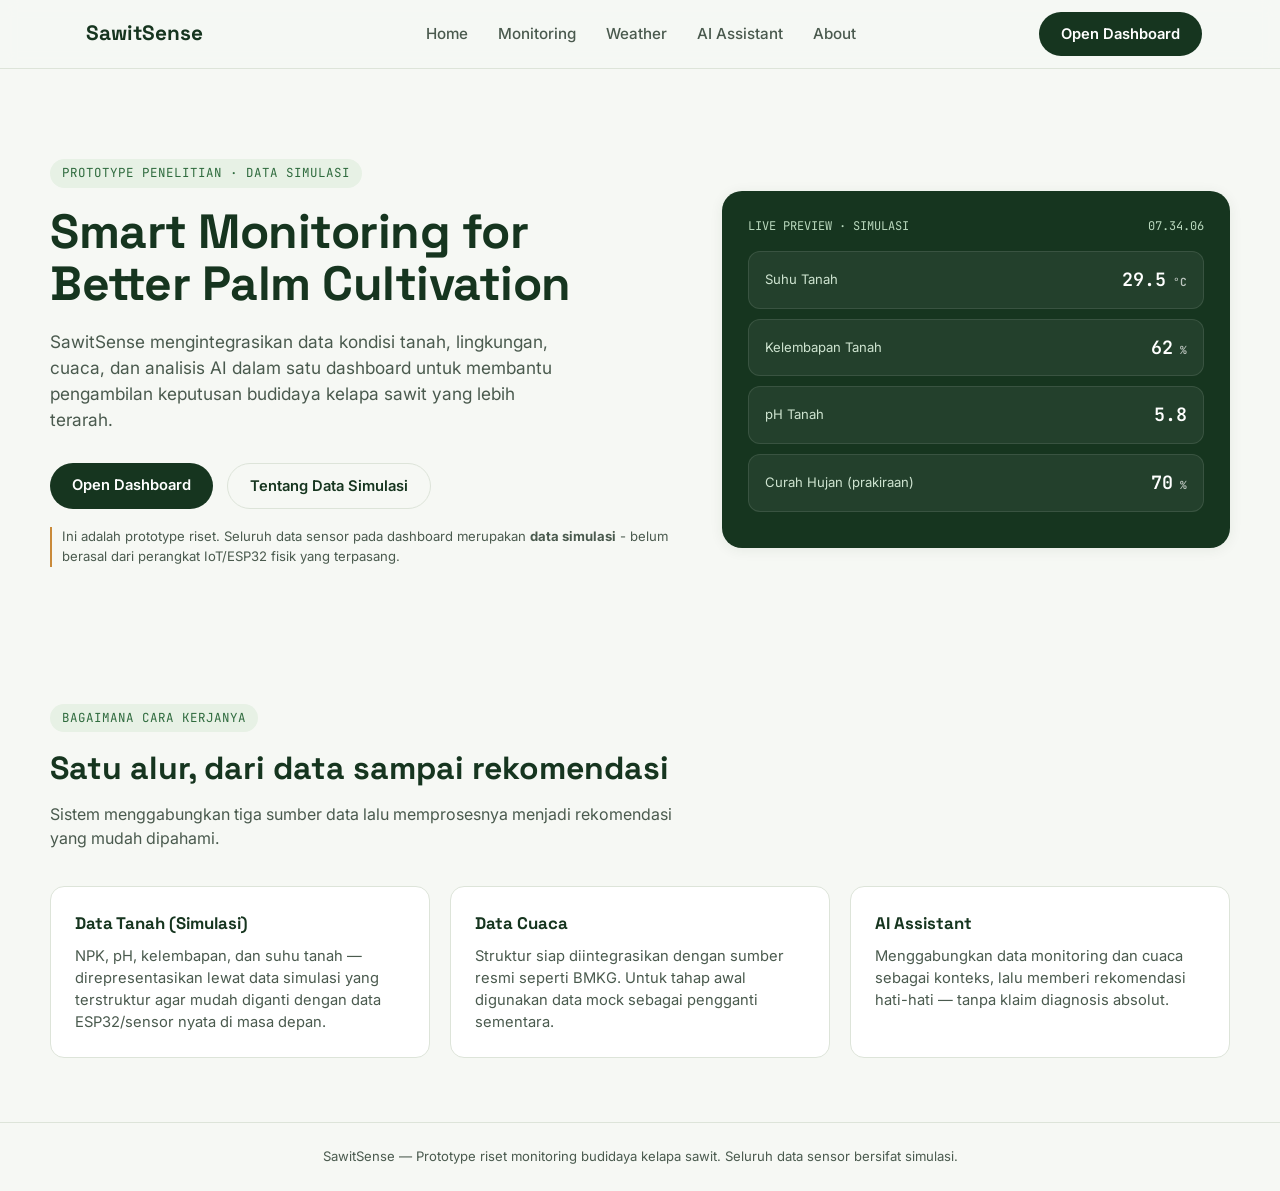
==== index.html @ ee02bc1d "Add files via upload" ====
<!DOCTYPE html>
<html lang="id">
<head>
<meta charset="UTF-8">
<meta name="viewport" content="width=device-width, initial-scale=1.0">
<title>SawitSense — Smart Sensing for Better Palm Cultivation</title>
<link rel="stylesheet" href="style.css">
</head>
<body>

<nav class="navbar">
  <div class="container">
    <div class="logo"><span class="leaf"></span> SawitSense</div>
    <ul class="nav-links">
      <li><a href="index.html">Home</a></li>
      <li><a href="dashboard.html#monitoring">Monitoring</a></li>
      <li><a href="dashboard.html#weather">Weather</a></li>
      <li><a href="dashboard.html#assistant">AI Assistant</a></li>
      <li><a href="#about">About</a></li>
    </ul>
    <a href="dashboard.html" class="btn btn-primary">Open Dashboard</a>
  </div>
</nav>

<div class="frond-divider"></div>

<header class="hero container">
  <div>
    <span class="eyebrow">Prototype Penelitian · Data Simulasi</span>
    <h1>Smart Monitoring for Better Palm Cultivation</h1>
    <p class="lead">
      SawitSense mengintegrasikan data kondisi tanah, lingkungan, cuaca, dan analisis AI
      dalam satu dashboard untuk membantu pengambilan keputusan budidaya kelapa sawit
      yang lebih terarah.
    </p>
    <div class="hero-cta">
      <a href="dashboard.html" class="btn btn-primary">Open Dashboard</a>
      <a href="#tentang-simulasi" class="btn btn-ghost">Tentang Data Simulasi</a>
    </div>
    <p class="disclaimer-note">
      Ini adalah prototype riset. Seluruh data sensor pada dashboard merupakan
      <strong>data simulasi</strong> - belum berasal dari perangkat IoT/ESP32 fisik yang terpasang.
    </p>
  </div>

  <div class="hero-visual">
    <div class="visual-header">
      <span>LIVE PREVIEW · SIMULASI</span>
      <span id="clock">--:--:--</span>
    </div>
    <div class="mini-card">
      <span class="label">Suhu Tanah</span>
      <span class="value">29.5<small> °C</small></span>
    </div>
    <div class="mini-card">
      <span class="label">Kelembapan Tanah</span>
      <span class="value">62<small> %</small></span>
    </div>
    <div class="mini-card">
      <span class="label">pH Tanah</span>
      <span class="value">5.8</span>
    </div>
    <div class="mini-card">
      <span class="label">Curah Hujan (prakiraan)</span>
      <span class="value">70<small> %</small></span>
    </div>
  </div>
</header>

<div class="frond-divider"></div>

<section class="section container" id="tentang-simulasi">
  <div class="section-head">
    <span class="eyebrow">Bagaimana cara kerjanya</span>
    <h2>Satu alur, dari data sampai rekomendasi</h2>
    <p>Sistem menggabungkan tiga sumber data lalu memprosesnya menjadi rekomendasi yang mudah dipahami.</p>
  </div>
  <div class="feature-grid">
    <div class="feature-card">
      <h3>Data Tanah (Simulasi)</h3>
      <p>NPK, pH, kelembapan, dan suhu tanah — direpresentasikan lewat data simulasi yang terstruktur agar mudah diganti dengan data ESP32/sensor nyata di masa depan.</p>
    </div>
    <div class="feature-card">
      <h3>Data Cuaca</h3>
      <p>Struktur siap diintegrasikan dengan sumber resmi seperti BMKG. Untuk tahap awal digunakan data mock sebagai pengganti sementara.</p>
    </div>
    <div class="feature-card">
      <h3>AI Assistant</h3>
      <p>Menggabungkan data monitoring dan cuaca sebagai konteks, lalu memberi rekomendasi hati-hati — tanpa klaim diagnosis absolut.</p>
    </div>
  </div>
</section>

<div class="frond-divider"></div>

<footer id="about">
  <div class="container">
    SawitSense — Prototype riset monitoring budidaya kelapa sawit. Seluruh data sensor bersifat simulasi.
  </div>
</footer>

<script src="script.js"></script>
<script>
  function tick(){
    document.getElementById('clock').textContent = new Date().toLocaleTimeString('id-ID');
  }
  tick(); setInterval(tick, 1000);
</script>
</body>
</html>
---- style.css ----
/* ==========================================================================
   SawitSense — Design Tokens
   Palet: hijau sawit tua, hijau daun, aksen tanah/amber untuk peringatan
   Tipografi: Space Grotesk (display), Inter (body), JetBrains Mono (data)
   Signature: "frond divider" — motif pelepah kelapa sawit sebagai pemisah
   ========================================================================== */

@import url('https://fonts.googleapis.com/css2?family=Space+Grotesk:wght@500;600;700&family=Inter:wght@400;500;600&family=JetBrains+Mono:wght@500;600&display=swap');

:root {
  --palm-deep: #16351f;
  --palm-mid: #2f6b3e;
  --palm-bright: #4c9a5c;
  --soil-amber: #c98a3a;
  --warn: #d97706;
  --critical: #c0392b;
  --paper: #f6f8f4;
  --paper-2: #ffffff;
  --line: #dde4d9;
  --ink: #16241a;
  --ink-soft: #4a5a4e;

  --font-display: 'Space Grotesk', sans-serif;
  --font-body: 'Inter', sans-serif;
  --font-mono: 'JetBrains Mono', monospace;

  --radius: 14px;
  --shadow: 0 2px 14px rgba(22, 53, 31, 0.07);
}

* { box-sizing: border-box; }

body {
  margin: 0;
  background: var(--paper);
  color: var(--ink);
  font-family: var(--font-body);
  line-height: 1.5;
}

h1, h2, h3, .display {
  font-family: var(--font-display);
  color: var(--palm-deep);
  margin: 0;
}

a { color: inherit; text-decoration: none; }

.container {
  max-width: 1180px;
  margin: 0 auto;
  padding: 0 28px;
}

/* ---------- Navbar ---------- */
.navbar {
  position: sticky;
  top: 0;
  z-index: 20;
  background: rgba(246, 248, 244, 0.9);
  backdrop-filter: blur(8px);
  border-bottom: 1px solid var(--line);
}
.navbar .container {
  display: flex;
  align-items: center;
  justify-content: space-between;
  height: 68px;
}
.logo {
  font-family: var(--font-display);
  font-weight: 700;
  font-size: 1.3rem;
  color: var(--palm-deep);
  display: flex;
  align-items: center;
  gap: 8px;
}
.logo .leaf { color: var(--palm-bright); font-size: 1.1rem; }
.nav-links {
  display: flex;
  gap: 30px;
  list-style: none;
  font-size: 0.95rem;
  font-weight: 500;
  color: var(--ink-soft);
}
.nav-links a:hover { color: var(--palm-mid); }
.btn {
  display: inline-block;
  font-family: var(--font-body);
  font-weight: 600;
  font-size: 0.92rem;
  padding: 11px 22px;
  border-radius: 999px;
  border: none;
  cursor: pointer;
  transition: transform .15s ease, box-shadow .15s ease;
}
.btn-primary { background: var(--palm-deep); color: #fff; }
.btn-primary:hover { transform: translateY(-1px); box-shadow: 0 6px 18px rgba(22,53,31,.25); }
.btn-ghost { background: transparent; color: var(--palm-deep); border: 1.5px solid var(--line); }
.btn-ghost:hover { border-color: var(--palm-mid); }

/* ---------- Hero ---------- */
.hero {
  padding: 90px 0 60px;
  display: grid;
  grid-template-columns: 1.1fr 0.9fr;
  gap: 50px;
  align-items: center;
}
.eyebrow {
  font-family: var(--font-mono);
  font-size: 0.78rem;
  letter-spacing: .08em;
  text-transform: uppercase;
  color: var(--palm-mid);
  background: #e7f1e5;
  display: inline-block;
  padding: 5px 12px;
  border-radius: 999px;
  margin-bottom: 18px;
}
.hero h1 {
  font-size: 3rem;
  line-height: 1.08;
  letter-spacing: -0.01em;
}
.hero p.lead {
  margin-top: 20px;
  font-size: 1.08rem;
  color: var(--ink-soft);
  max-width: 46ch;
}
.hero-cta { margin-top: 30px; display: flex; gap: 14px; }
.disclaimer-note {
  margin-top: 18px;
  font-size: 0.82rem;
  color: var(--ink-soft);
  border-left: 2px solid var(--soil-amber);
  padding-left: 10px;
}

.hero-visual {
  background: var(--palm-deep);
  border-radius: 20px;
  padding: 26px;
  color: #fff;
  box-shadow: var(--shadow);
}
.hero-visual .visual-header {
  display: flex;
  justify-content: space-between;
  font-family: var(--font-mono);
  font-size: 0.75rem;
  color: #b9d8bd;
  margin-bottom: 16px;
}
.mini-card {
  background: rgba(255,255,255,0.06);
  border: 1px solid rgba(255,255,255,0.1);
  border-radius: 12px;
  padding: 14px 16px;
  margin-bottom: 10px;
  display: flex;
  justify-content: space-between;
  align-items: center;
}
.mini-card .label { font-size: 0.82rem; color: #cfe4d1; }
.mini-card .value { font-family: var(--font-mono); font-weight: 600; font-size: 1.15rem; }
.mini-card .value small { font-size: 0.7rem; opacity: .7; }

/* ---------- Sections ---------- */
.section { padding: 64px 0; }
.section-head { max-width: 640px; margin-bottom: 36px; }
.section-head .eyebrow { margin-bottom: 12px; }
.section-head h2 { font-size: 2rem; }
.section-head p { color: var(--ink-soft); margin-top: 10px; }

.feature-grid {
  display: grid;
  grid-template-columns: repeat(3, 1fr);
  gap: 20px;
}
.feature-card {
  background: var(--paper-2);
  border: 1px solid var(--line);
  border-radius: var(--radius);
  padding: 24px;
}
.feature-card .icon { font-size: 1.4rem; margin-bottom: 12px; }
.feature-card h3 { font-size: 1.05rem; margin-bottom: 8px; }
.feature-card p { color: var(--ink-soft); font-size: 0.92rem; margin: 0; }

/* ---------- Dashboard layout ---------- */
.dash-shell { display: grid; grid-template-columns: 220px 1fr; min-height: calc(100vh - 68px); }
.sidebar {
  border-right: 1px solid var(--line);
  padding: 26px 18px;
  background: var(--paper-2);
}
.sidebar h4 {
  font-family: var(--font-mono);
  font-size: 0.72rem;
  letter-spacing: .06em;
  color: var(--ink-soft);
  text-transform: uppercase;
  margin: 18px 0 8px 6px;
}
.side-link {
  display: flex;
  align-items: center;
  gap: 10px;
  padding: 9px 10px;
  border-radius: 8px;
  font-size: 0.9rem;
  color: var(--ink-soft);
  font-weight: 500;
}
.side-link.active, .side-link:hover { background: #e7f1e5; color: var(--palm-deep); }
.sim-badge {
  margin-top: 20px;
  font-family: var(--font-mono);
  font-size: 0.72rem;
  background: #fdf3e3;
  border: 1px solid #f0dcae;
  color: var(--warn);
  padding: 8px 10px;
  border-radius: 8px;
  line-height: 1.4;
}

.dash-main { padding: 30px 34px; }
.dash-top { display: flex; justify-content: space-between; align-items: flex-end; margin-bottom: 24px; }
.dash-top h1 { font-size: 1.6rem; }
.dash-top .updated { font-family: var(--font-mono); font-size: 0.78rem; color: var(--ink-soft); }

.grid-cards {
  display: grid;
  grid-template-columns: repeat(auto-fit, minmax(190px, 1fr));
  gap: 16px;
  margin-bottom: 28px;
}
.stat-card {
  background: var(--paper-2);
  border: 1px solid var(--line);
  border-radius: var(--radius);
  padding: 18px 20px;
  position: relative;
  box-shadow: var(--shadow);
}
.stat-card .stat-label { font-size: 0.82rem; color: var(--ink-soft); }
.stat-card .stat-value {
  font-family: var(--font-mono);
  font-size: 1.9rem;
  font-weight: 600;
  margin-top: 6px;
  color: var(--palm-deep);
}
.stat-card .stat-unit { font-size: 1rem; font-weight: 500; color: var(--ink-soft); margin-left: 3px; }
.status-pill {
  position: absolute;
  top: 16px; right: 16px;
  font-family: var(--font-mono);
  font-size: 0.68rem;
  padding: 3px 9px;
  border-radius: 999px;
  font-weight: 600;
  letter-spacing: .03em;
}
.status-normal { background: #e5f3e2; color: var(--palm-mid); }
.status-warning { background: #fdf1de; color: var(--warn); }
.status-critical { background: #fbe4e1; color: var(--critical); }

.panel {
  background: var(--paper-2);
  border: 1px solid var(--line);
  border-radius: var(--radius);
  padding: 22px 24px;
  box-shadow: var(--shadow);
  margin-bottom: 24px;
}
.panel h3 { font-size: 1.05rem; margin-bottom: 4px; }
.panel .panel-sub { font-size: 0.82rem; color: var(--ink-soft); margin-bottom: 16px; }

.two-col { display: grid; grid-template-columns: 1.3fr 1fr; gap: 20px; }

.npk-bars .npk-row { margin-bottom: 14px; }
.npk-row .npk-label { display: flex; justify-content: space-between; font-size: 0.85rem; margin-bottom: 5px; }
.npk-row .npk-label span:last-child { font-family: var(--font-mono); color: var(--ink-soft); }
.npk-track { background: #eef2ec; border-radius: 999px; height: 8px; overflow: hidden; }
.npk-fill { height: 100%; border-radius: 999px; background: var(--palm-bright); }

.reco-item {
  border-left: 3px solid var(--palm-bright);
  padding: 10px 14px;
  background: #f2f8f0;
  border-radius: 0 8px 8px 0;
  margin-bottom: 10px;
  font-size: 0.9rem;
}
.reco-item.warn { border-color: var(--warn); background: #fdf6ea; }
.reco-item b { color: var(--palm-deep); }

/* Weather */
.weather-hero {
  display: flex;
  align-items: center;
  justify-content: space-between;
  background: linear-gradient(135deg, var(--palm-deep), var(--palm-mid));
  color: #fff;
  border-radius: var(--radius);
  padding: 26px 30px;
  margin-bottom: 20px;
}
.weather-hero .temp { font-family: var(--font-mono); font-size: 2.6rem; font-weight: 600; }
.weather-hero .desc { font-size: 0.95rem; color: #d7ecd8; margin-top: 4px; }
.forecast-row { display: flex; gap: 12px; overflow-x: auto; }
.forecast-chip {
  min-width: 84px;
  background: var(--paper-2);
  border: 1px solid var(--line);
  border-radius: 12px;
  padding: 12px 10px;
  text-align: center;
  font-size: 0.8rem;
}
.forecast-chip .t { font-family: var(--font-mono); font-weight: 600; margin-top: 4px; }

/* Chatbot */
.chat-shell { display: flex; flex-direction: column; height: 520px; }
.chat-log { flex: 1; overflow-y: auto; padding: 4px; display: flex; flex-direction: column; gap: 12px; }
.msg { max-width: 78%; padding: 11px 15px; border-radius: 14px; font-size: 0.9rem; line-height: 1.5; }
.msg.user { align-self: flex-end; background: var(--palm-deep); color: #fff; border-bottom-right-radius: 4px; }
.msg.ai { align-self: flex-start; background: #f0f4ee; color: var(--ink); border-bottom-left-radius: 4px; }
.msg.ai.error { background: #fbe4e1; color: var(--critical); }
.chat-input-row { display: flex; gap: 10px; margin-top: 14px; }
.chat-input-row input {
  flex: 1;
  border: 1px solid var(--line);
  border-radius: 999px;
  padding: 12px 18px;
  font-family: var(--font-body);
  font-size: 0.9rem;
}
.chat-input-row input:focus { outline: 2px solid var(--palm-bright); outline-offset: 1px; }
.chat-suggestions { display: flex; gap: 8px; flex-wrap: wrap; margin-top: 10px; }
.chip-btn {
  font-size: 0.78rem;
  background: #eef4ec;
  border: 1px solid var(--line);
  color: var(--ink-soft);
  padding: 6px 12px;
  border-radius: 999px;
  cursor: pointer;
}
.chip-btn:hover { border-color: var(--palm-mid); color: var(--palm-deep); }

footer {
  border-top: 1px solid var(--line);
  padding: 24px 0;
  text-align: center;
  color: var(--ink-soft);
  font-size: 0.82rem;
}

@media (max-width: 900px) {
  .hero { grid-template-columns: 1fr; padding-top: 40px; }
  .feature-grid { grid-template-columns: 1fr; }
  .dash-shell { grid-template-columns: 1fr; }
  .sidebar { display: none; }
  .two-col { grid-template-columns: 1fr; }
  .nav-links { display: none; }
}
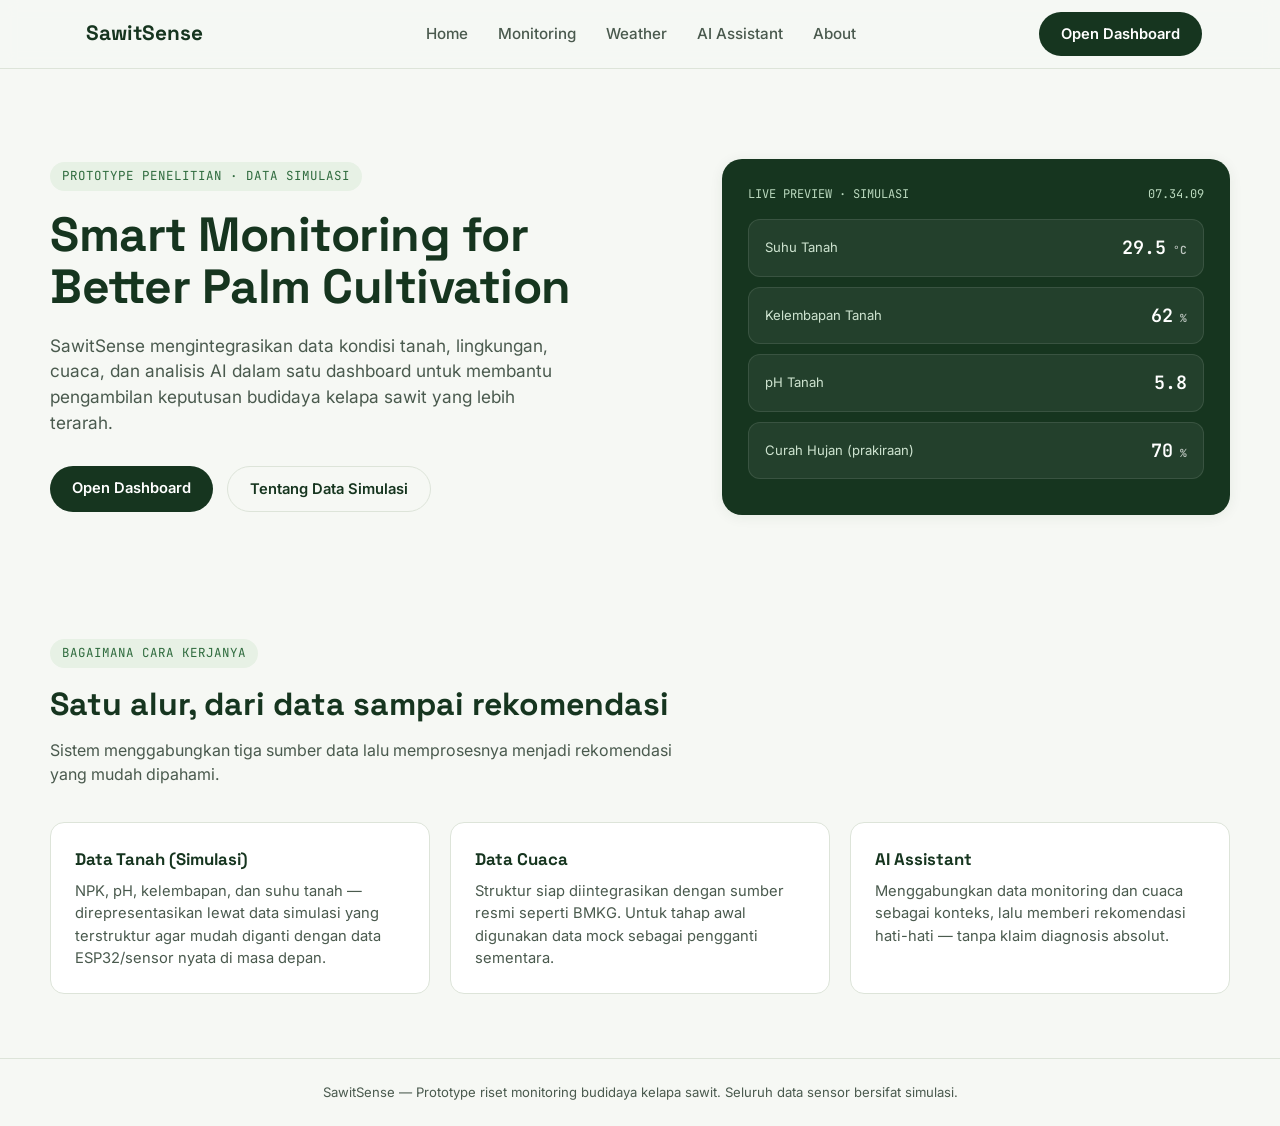
==== commit 193bae90: "revisi dikit" ====
--- a/index.html
+++ b/index.html
@@ -37,10 +37,6 @@
       <a href="dashboard.html" class="btn btn-primary">Open Dashboard</a>
       <a href="#tentang-simulasi" class="btn btn-ghost">Tentang Data Simulasi</a>
     </div>
-    <p class="disclaimer-note">
-      Ini adalah prototype riset. Seluruh data sensor pada dashboard merupakan
-      <strong>data simulasi</strong> - belum berasal dari perangkat IoT/ESP32 fisik yang terpasang.
-    </p>
   </div>
 
   <div class="hero-visual">
